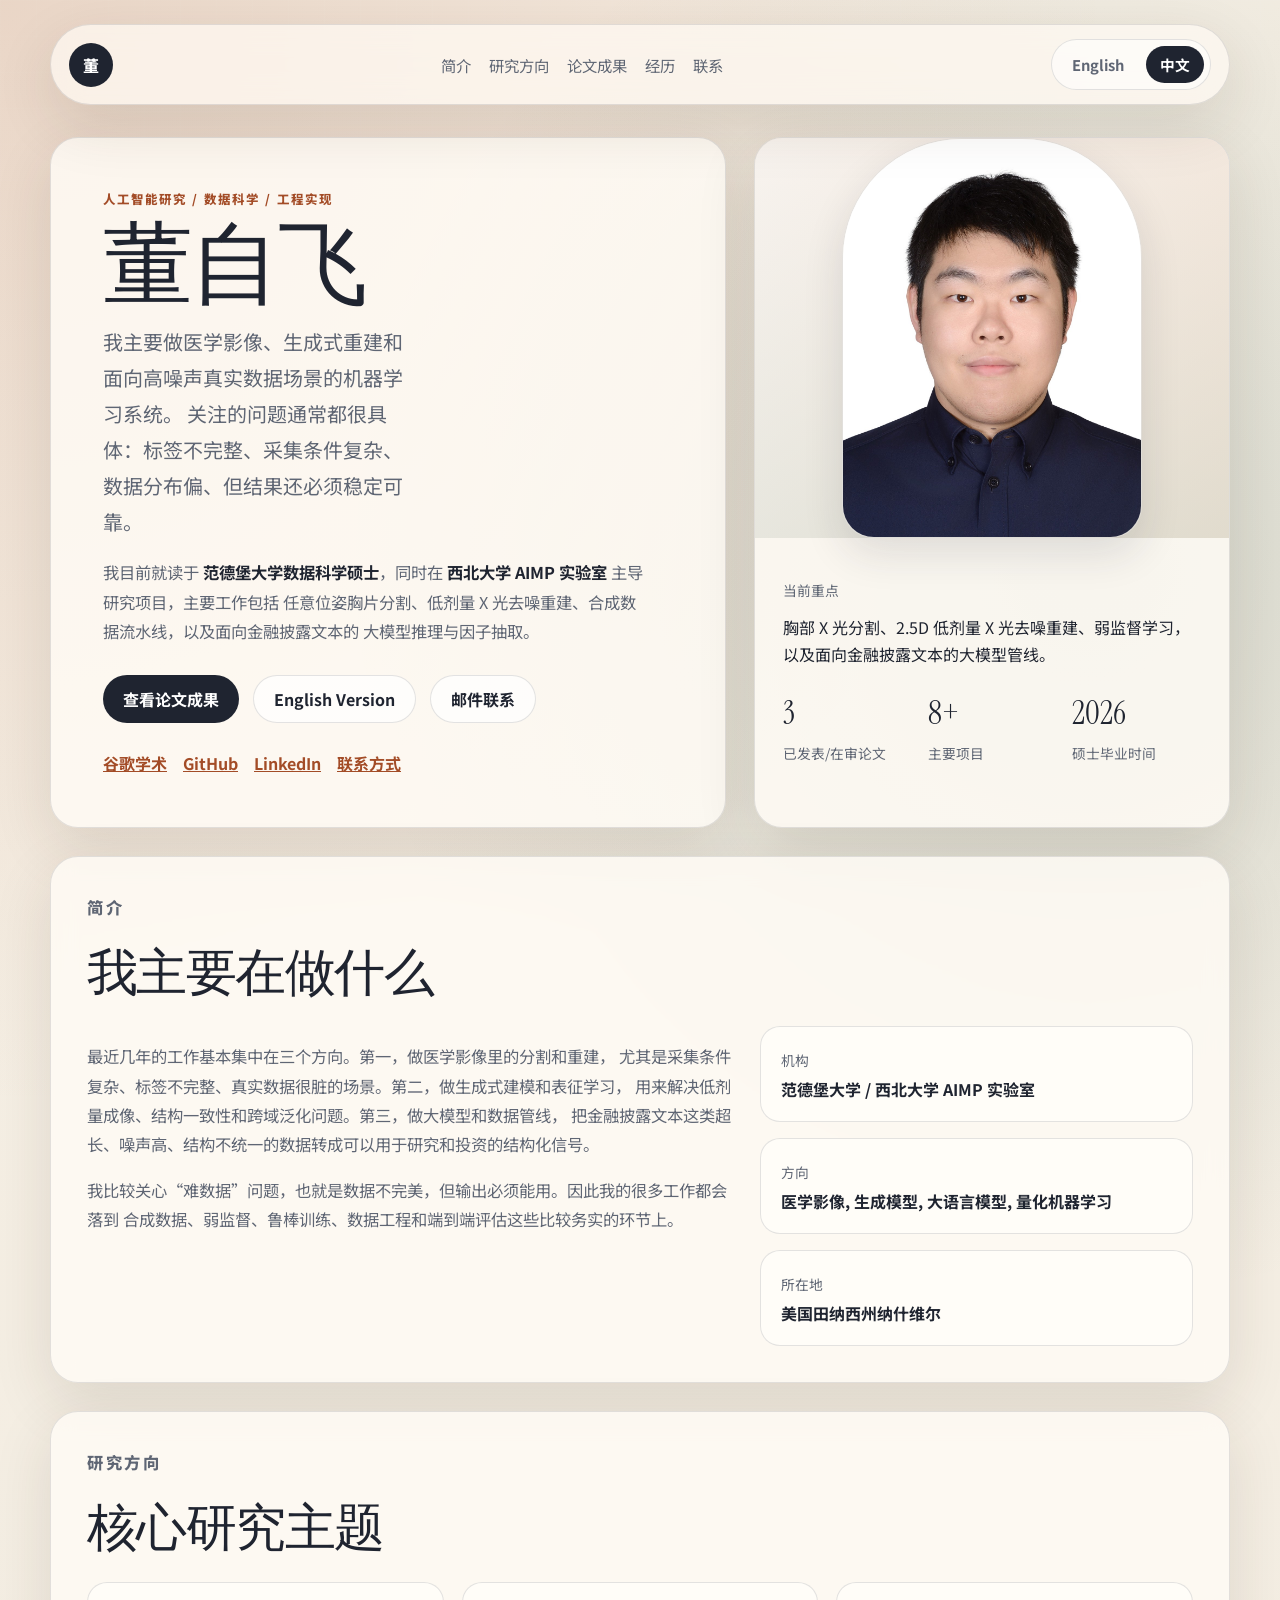
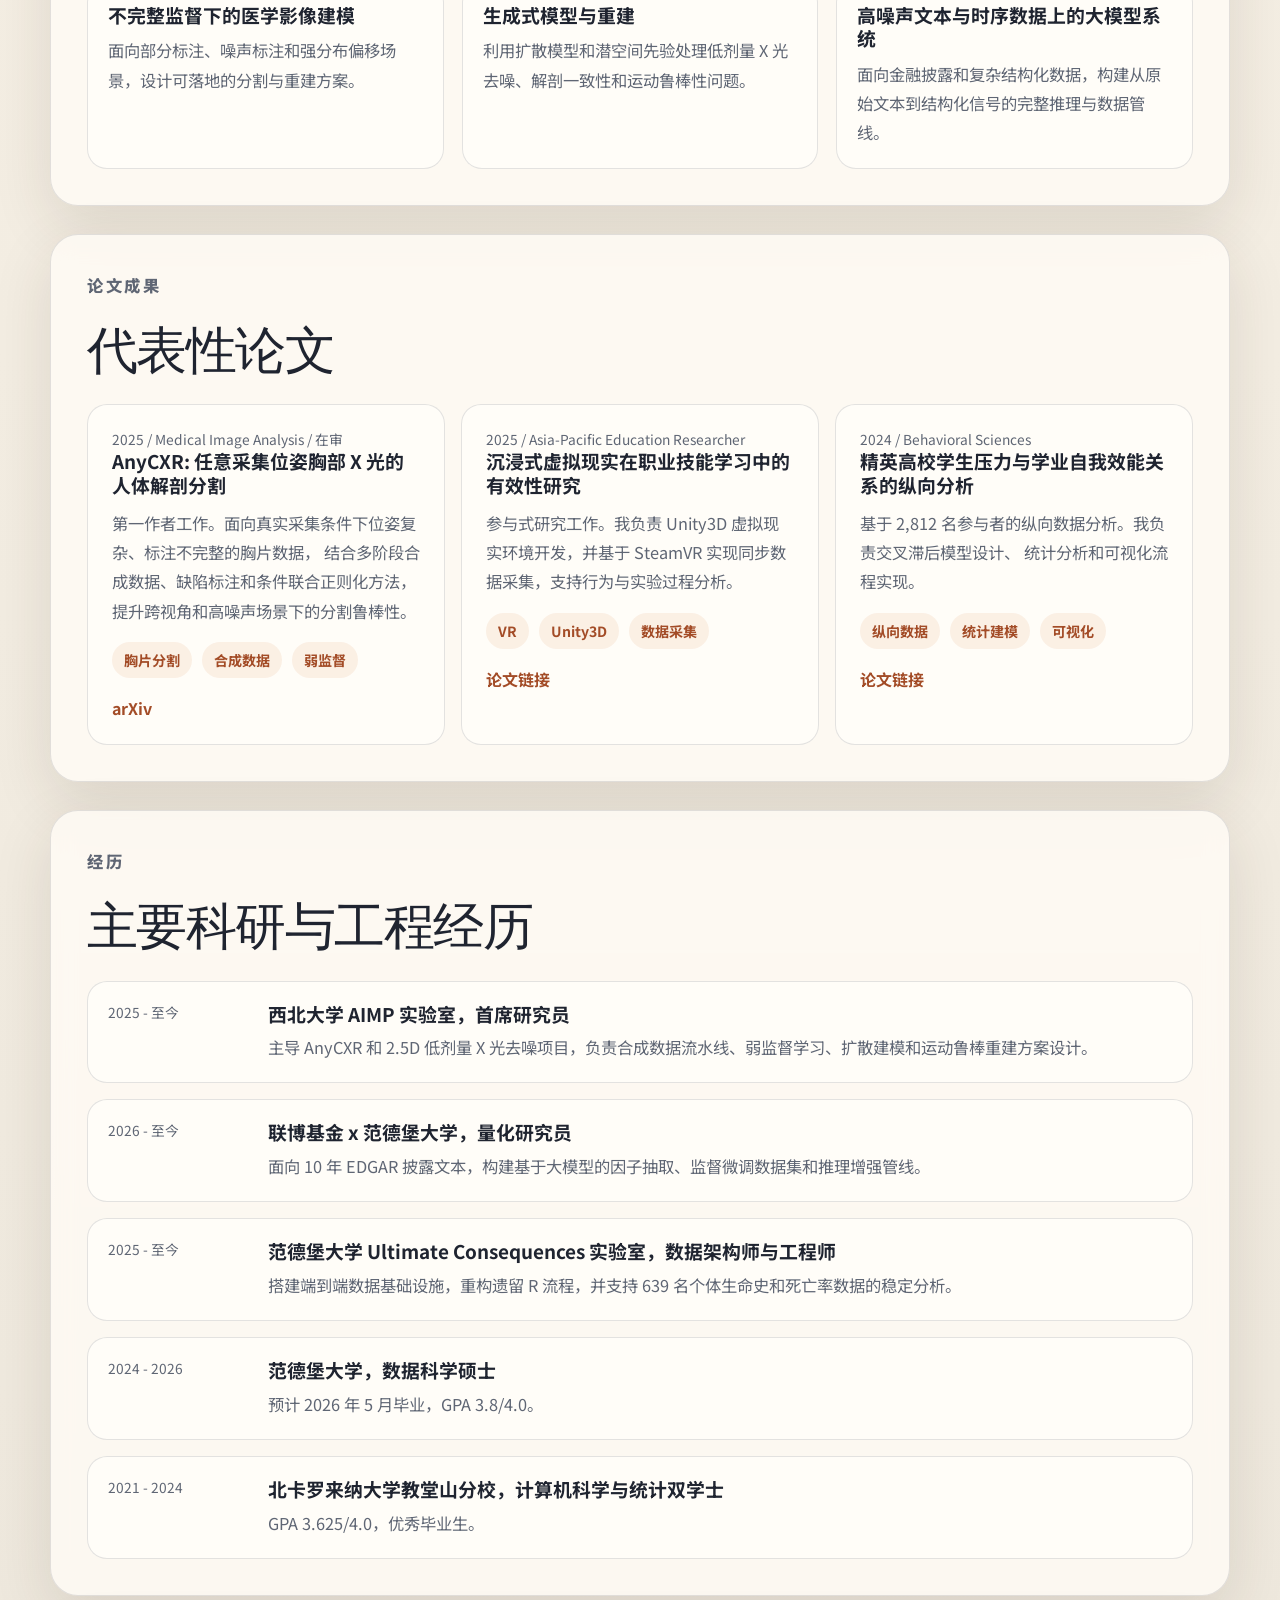
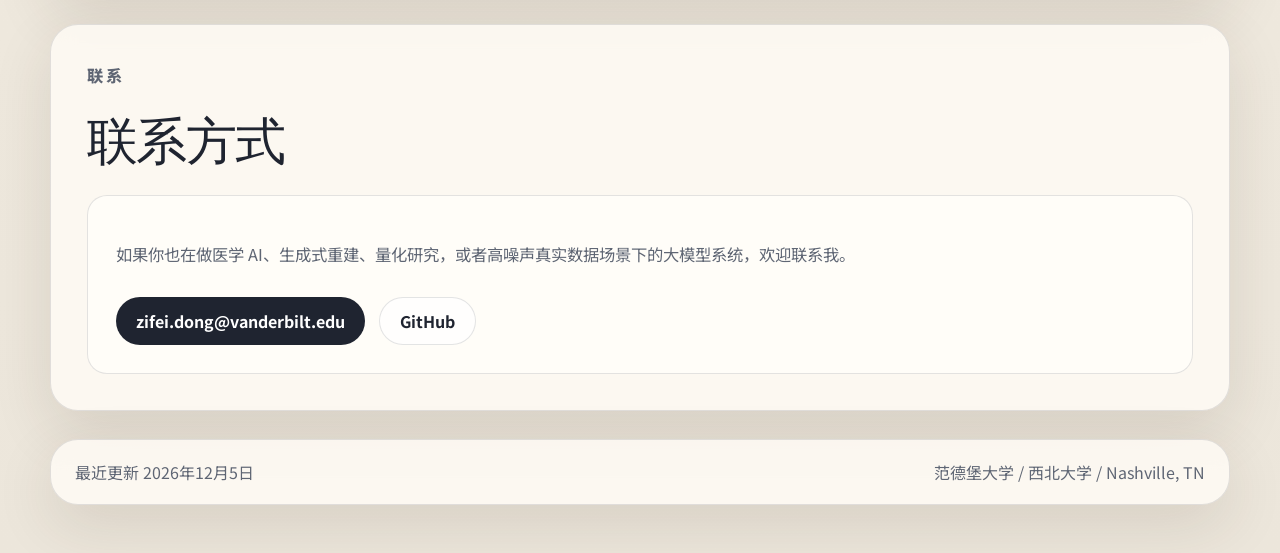
==== zh.html @ 78a02010 "Add bilingual homepage and sharpen content" ====
<!DOCTYPE html>
<html lang="zh-CN">
<head>
  <meta charset="UTF-8">
  <meta name="viewport" content="width=device-width, initial-scale=1.0">
  <title>董自飞 | 人工智能研究</title>
  <meta
    name="description"
    content="董自飞的个人主页，涵盖医学影像、生成式模型、金融文本理解与代表性科研成果。"
  >
  <link rel="preconnect" href="https://fonts.googleapis.com">
  <link rel="preconnect" href="https://fonts.gstatic.com" crossorigin>
  <link href="https://fonts.googleapis.com/css2?family=Instrument+Serif:ital@0;1&family=Manrope:wght@400;500;600;700;800&family=Noto+Sans+SC:wght@400;500;700&display=swap" rel="stylesheet">
  <link rel="stylesheet" href="styles.css">
</head>
<body class="lang-zh">
  <div class="page-shell">
    <header class="site-header">
      <a class="site-mark" href="#top">董</a>
      <nav class="site-nav">
        <a href="#about">简介</a>
        <a href="#research">研究方向</a>
        <a href="#work">论文成果</a>
        <a href="#experience">经历</a>
        <a href="#contact">联系</a>
      </nav>
      <div class="lang-switch" aria-label="语言切换">
        <a class="lang-link" href="index.html">English</a>
        <a class="lang-link is-active" href="zh.html">中文</a>
      </div>
    </header>

    <main id="top">
      <section class="hero">
        <div class="hero-copy">
          <p class="eyebrow">人工智能研究 / 数据科学 / 工程实现</p>
          <h1>董自飞</h1>
          <p class="hero-lead">
            我主要做医学影像、生成式重建和面向高噪声真实数据场景的机器学习系统。
            关注的问题通常都很具体：标签不完整、采集条件复杂、数据分布偏、但结果还必须稳定可靠。
          </p>
          <p class="hero-sublead">
            我目前就读于 <span class="accent">范德堡大学数据科学硕士</span>，同时在
            <span class="accent">西北大学 AIMP 实验室</span> 主导研究项目，主要工作包括
            任意位姿胸片分割、低剂量 X 光去噪重建、合成数据流水线，以及面向金融披露文本的
            大模型推理与因子抽取。
          </p>
          <div class="hero-actions">
            <a class="button button-primary" href="#work">查看论文成果</a>
            <a class="button button-secondary" href="index.html">English Version</a>
            <a class="button button-secondary" href="mailto:zifei.dong@vanderbilt.edu">邮件联系</a>
          </div>
          <ul class="hero-links">
            <li><a href="https://scholar.google.com/citations?user=BW8oVdIAAAAJ" target="_blank" rel="noreferrer">谷歌学术</a></li>
            <li><a href="https://github.com/Agaresd47" target="_blank" rel="noreferrer">GitHub</a></li>
            <li><a href="https://www.linkedin.com/in/bruce-zdong/" target="_blank" rel="noreferrer">LinkedIn</a></li>
            <li><a href="#contact">联系方式</a></li>
          </ul>
        </div>
        <div class="hero-card">
          <div class="portrait-frame">
            <div class="portrait-glow"></div>
            <img class="portrait-image" src="assets/profile.jpg" alt="董自飞照片">
          </div>
          <div class="hero-card-body">
            <p class="meta-label">当前重点</p>
            <p class="meta-value">胸部 X 光分割、2.5D 低剂量 X 光去噪重建、弱监督学习，以及面向金融披露文本的大模型管线。</p>
            <div class="metric-grid">
              <div>
                <span class="metric-number">3</span>
                <span class="metric-label">已发表/在审论文</span>
              </div>
              <div>
                <span class="metric-number">8+</span>
                <span class="metric-label">主要项目</span>
              </div>
              <div>
                <span class="metric-number">2026</span>
                <span class="metric-label">硕士毕业时间</span>
              </div>
            </div>
          </div>
        </div>
      </section>

      <section class="section" id="about">
        <div class="section-heading">
          <p class="eyebrow">简介</p>
          <h2>我主要在做什么</h2>
        </div>
        <div class="two-column">
          <div>
            <p>
              最近几年的工作基本集中在三个方向。第一，做医学影像里的分割和重建，
              尤其是采集条件复杂、标签不完整、真实数据很脏的场景。第二，做生成式建模和表征学习，
              用来解决低剂量成像、结构一致性和跨域泛化问题。第三，做大模型和数据管线，
              把金融披露文本这类超长、噪声高、结构不统一的数据转成可以用于研究和投资的结构化信号。
            </p>
            <p>
              我比较关心“难数据”问题，也就是数据不完美，但输出必须能用。因此我的很多工作都会落到
              合成数据、弱监督、鲁棒训练、数据工程和端到端评估这些比较务实的环节上。
            </p>
          </div>
          <div class="info-stack">
            <div class="info-card">
              <span class="info-label">机构</span>
              <span class="info-value">范德堡大学 / 西北大学 AIMP 实验室</span>
            </div>
            <div class="info-card">
              <span class="info-label">方向</span>
              <span class="info-value">医学影像, 生成模型, 大语言模型, 量化机器学习</span>
            </div>
            <div class="info-card">
              <span class="info-label">所在地</span>
              <span class="info-value">美国田纳西州纳什维尔</span>
            </div>
          </div>
        </div>
      </section>

      <section class="section" id="research">
        <div class="section-heading">
          <p class="eyebrow">研究方向</p>
          <h2>核心研究主题</h2>
        </div>
        <div class="card-grid">
          <article class="feature-card">
            <h3>不完整监督下的医学影像建模</h3>
            <p>面向部分标注、噪声标注和强分布偏移场景，设计可落地的分割与重建方案。</p>
          </article>
          <article class="feature-card">
            <h3>生成式模型与重建</h3>
            <p>利用扩散模型和潜空间先验处理低剂量 X 光去噪、解剖一致性和运动鲁棒性问题。</p>
          </article>
          <article class="feature-card">
            <h3>高噪声文本与时序数据上的大模型系统</h3>
            <p>面向金融披露和复杂结构化数据，构建从原始文本到结构化信号的完整推理与数据管线。</p>
          </article>
        </div>
      </section>

      <section class="section" id="work">
        <div class="section-heading">
          <p class="eyebrow">论文成果</p>
          <h2>代表性论文</h2>
        </div>
        <div class="work-list">
          <article class="work-card">
            <div class="work-meta">2025 / Medical Image Analysis / 在审</div>
            <h3>AnyCXR: 任意采集位姿胸部 X 光的人体解剖分割</h3>
            <p>
              第一作者工作。面向真实采集条件下位姿复杂、标注不完整的胸片数据，
              结合多阶段合成数据、缺陷标注和条件联合正则化方法，提升跨视角和高噪声场景下的分割鲁棒性。
            </p>
            <div class="tag-row">
              <span>胸片分割</span>
              <span>合成数据</span>
              <span>弱监督</span>
            </div>
            <a href="https://arxiv.org/abs/2512.17263" target="_blank" rel="noreferrer">arXiv</a>
          </article>
          <article class="work-card">
            <div class="work-meta">2025 / Asia-Pacific Education Researcher</div>
            <h3>沉浸式虚拟现实在职业技能学习中的有效性研究</h3>
            <p>
              参与式研究工作。我负责 Unity3D 虚拟现实环境开发，并基于 SteamVR
              实现同步数据采集，支持行为与实验过程分析。
            </p>
            <div class="tag-row">
              <span>VR</span>
              <span>Unity3D</span>
              <span>数据采集</span>
            </div>
            <a href="https://link.springer.com/article/10.1007/s40299-024-00831-0" target="_blank" rel="noreferrer">论文链接</a>
          </article>
          <article class="work-card">
            <div class="work-meta">2024 / Behavioral Sciences</div>
            <h3>精英高校学生压力与学业自我效能关系的纵向分析</h3>
            <p>
              基于 2,812 名参与者的纵向数据分析。我负责交叉滞后模型设计、
              统计分析和可视化流程实现。
            </p>
            <div class="tag-row">
              <span>纵向数据</span>
              <span>统计建模</span>
              <span>可视化</span>
            </div>
            <a href="https://www.mdpi.com/2076-328X/14/7/537" target="_blank" rel="noreferrer">论文链接</a>
          </article>
        </div>
      </section>

      <section class="section" id="experience">
        <div class="section-heading">
          <p class="eyebrow">经历</p>
          <h2>主要科研与工程经历</h2>
        </div>
        <div class="timeline">
          <div class="timeline-item">
            <span class="timeline-year">2025 - 至今</span>
            <div>
              <h3>西北大学 AIMP 实验室，首席研究员</h3>
              <p>主导 AnyCXR 和 2.5D 低剂量 X 光去噪项目，负责合成数据流水线、弱监督学习、扩散建模和运动鲁棒重建方案设计。</p>
            </div>
          </div>
          <div class="timeline-item">
            <span class="timeline-year">2026 - 至今</span>
            <div>
              <h3>联博基金 x 范德堡大学，量化研究员</h3>
              <p>面向 10 年 EDGAR 披露文本，构建基于大模型的因子抽取、监督微调数据集和推理增强管线。</p>
            </div>
          </div>
          <div class="timeline-item">
            <span class="timeline-year">2025 - 至今</span>
            <div>
              <h3>范德堡大学 Ultimate Consequences 实验室，数据架构师与工程师</h3>
              <p>搭建端到端数据基础设施，重构遗留 R 流程，并支持 639 名个体生命史和死亡率数据的稳定分析。</p>
            </div>
          </div>
          <div class="timeline-item">
            <span class="timeline-year">2024 - 2026</span>
            <div>
              <h3>范德堡大学，数据科学硕士</h3>
              <p>预计 2026 年 5 月毕业，GPA 3.8/4.0。</p>
            </div>
          </div>
          <div class="timeline-item">
            <span class="timeline-year">2021 - 2024</span>
            <div>
              <h3>北卡罗来纳大学教堂山分校，计算机科学与统计双学士</h3>
              <p>GPA 3.625/4.0，优秀毕业生。</p>
            </div>
          </div>
        </div>
      </section>

      <section class="section contact-section" id="contact">
        <div class="section-heading">
          <p class="eyebrow">联系</p>
          <h2>联系方式</h2>
        </div>
        <div class="contact-panel">
          <p>
            如果你也在做医学 AI、生成式重建、量化研究，或者高噪声真实数据场景下的大模型系统，欢迎联系我。
          </p>
          <div class="contact-actions">
            <a class="button button-primary" href="mailto:zifei.dong@vanderbilt.edu">zifei.dong@vanderbilt.edu</a>
            <a class="button button-secondary" href="https://github.com/Agaresd47" target="_blank" rel="noreferrer">GitHub</a>
          </div>
        </div>
      </section>
    </main>

    <footer class="site-footer">
      <p>最近更新 <span id="last-updated"></span></p>
      <p>范德堡大学 / 西北大学 / Nashville, TN</p>
    </footer>
  </div>

  <script src="script.js"></script>
</body>
</html>
---- styles.css ----
:root {
  --bg: #f5efe3;
  --bg-soft: rgba(255, 255, 255, 0.5);
  --surface: rgba(255, 252, 246, 0.82);
  --surface-strong: #fffdf8;
  --text: #1f2430;
  --muted: #5f6674;
  --line: rgba(31, 36, 48, 0.12);
  --accent: #a34c27;
  --accent-soft: #e7b089;
  --shadow: 0 20px 60px rgba(57, 44, 28, 0.12);
  --radius-lg: 28px;
  --radius-md: 20px;
  --radius-sm: 14px;
}

* {
  box-sizing: border-box;
}

html {
  scroll-behavior: smooth;
}

body {
  margin: 0;
  min-height: 100vh;
  font-family: "Manrope", sans-serif;
  color: var(--text);
  background:
    radial-gradient(circle at top left, rgba(163, 76, 39, 0.16), transparent 28%),
    radial-gradient(circle at 85% 15%, rgba(46, 89, 77, 0.16), transparent 22%),
    linear-gradient(180deg, #f7f0e5 0%, #f3ede2 52%, #ece6db 100%);
}

body.lang-zh {
  font-family: "Noto Sans SC", "Manrope", sans-serif;
}

body::before {
  content: "";
  position: fixed;
  inset: 0;
  pointer-events: none;
  background-image:
    linear-gradient(rgba(255, 255, 255, 0.08) 1px, transparent 1px),
    linear-gradient(90deg, rgba(255, 255, 255, 0.08) 1px, transparent 1px);
  background-size: 36px 36px;
  mask-image: linear-gradient(180deg, rgba(0, 0, 0, 0.4), transparent 80%);
}

.page-shell {
  width: min(1180px, calc(100% - 32px));
  margin: 0 auto;
  padding: 24px 0 48px;
}

.site-header {
  position: sticky;
  top: 16px;
  z-index: 20;
  display: flex;
  align-items: center;
  justify-content: space-between;
  gap: 20px;
  padding: 14px 18px;
  margin-bottom: 32px;
  border: 1px solid var(--line);
  border-radius: 999px;
  background: rgba(255, 250, 243, 0.72);
  backdrop-filter: blur(14px);
  box-shadow: var(--shadow);
}

.site-mark,
.site-nav a,
.button,
.work-card a {
  text-decoration: none;
}

.site-mark {
  display: inline-flex;
  align-items: center;
  justify-content: center;
  width: 44px;
  height: 44px;
  border-radius: 50%;
  background: var(--text);
  color: #fff;
  font-weight: 800;
  letter-spacing: 0.04em;
}

.site-nav {
  display: flex;
  flex-wrap: wrap;
  gap: 18px;
}

.site-nav a {
  color: var(--muted);
  font-size: 0.96rem;
}

.lang-switch {
  display: inline-flex;
  align-items: center;
  gap: 8px;
  padding: 6px;
  border: 1px solid var(--line);
  border-radius: 999px;
  background: rgba(255, 255, 255, 0.56);
}

.lang-link {
  padding: 8px 14px;
  border-radius: 999px;
  color: var(--muted);
  font-size: 0.92rem;
  font-weight: 700;
  text-decoration: none;
}

.lang-link.is-active {
  background: var(--text);
  color: #fff;
}

.hero,
.section,
.site-footer {
  opacity: 0;
  transform: translateY(24px);
  animation: rise 0.8s ease forwards;
}

.hero {
  display: grid;
  grid-template-columns: 1.35fr 0.95fr;
  gap: 28px;
  align-items: stretch;
}

.hero-copy,
.hero-card,
.section,
.site-footer {
  border: 1px solid var(--line);
  border-radius: var(--radius-lg);
  background: var(--surface);
  box-shadow: var(--shadow);
  backdrop-filter: blur(12px);
}

.hero-copy {
  padding: 52px;
}

.eyebrow {
  margin: 0 0 16px;
  color: var(--accent);
  font-size: 0.78rem;
  font-weight: 800;
  letter-spacing: 0.16em;
  text-transform: uppercase;
}

h1,
h2,
h3 {
  margin: 0;
}

h1,
h2 {
  font-family: "Instrument Serif", serif;
  font-weight: 400;
  letter-spacing: -0.03em;
}

h1 {
  font-size: clamp(3.5rem, 7vw, 6.2rem);
  line-height: 0.92;
}

h2 {
  font-size: clamp(2rem, 4vw, 3.4rem);
  line-height: 0.98;
}

h3 {
  font-size: 1.18rem;
  line-height: 1.25;
}

.hero-lead,
.hero-sublead,
.section p,
.work-card p,
.contact-panel p,
.timeline-item p {
  color: var(--muted);
  line-height: 1.8;
  font-size: 1.02rem;
}

.hero-lead {
  max-width: 28ch;
  margin: 18px 0 0;
  font-size: 1.25rem;
}

.hero-sublead {
  max-width: 60ch;
  margin: 18px 0 0;
}

.accent {
  color: var(--text);
  font-weight: 700;
}

.hero-actions,
.contact-actions {
  display: flex;
  flex-wrap: wrap;
  gap: 14px;
  margin-top: 28px;
}

.button {
  display: inline-flex;
  align-items: center;
  justify-content: center;
  min-height: 48px;
  padding: 0 20px;
  border-radius: 999px;
  font-weight: 700;
  transition: transform 0.2s ease, box-shadow 0.2s ease, background 0.2s ease;
}

.button:hover,
.site-nav a:hover,
.work-card a:hover,
.hero-links a:hover {
  transform: translateY(-1px);
}

.button-primary {
  background: var(--text);
  color: #fff;
}

.button-secondary {
  background: rgba(255, 255, 255, 0.64);
  color: var(--text);
  border: 1px solid var(--line);
}

.hero-links {
  display: flex;
  flex-wrap: wrap;
  gap: 16px;
  margin: 28px 0 0;
  padding: 0;
  list-style: none;
}

.hero-links a,
.work-card a {
  color: var(--accent);
  font-weight: 700;
}

.hero-card {
  overflow: hidden;
}

.portrait-frame {
  position: relative;
  min-height: 320px;
  display: grid;
  place-items: center;
  background:
    linear-gradient(145deg, rgba(255, 255, 255, 0.7), rgba(242, 222, 203, 0.6)),
    linear-gradient(180deg, #e8d8c9, #c7d7d1);
}

.portrait-image {
  position: relative;
  width: min(78%, 300px);
  aspect-ratio: 3 / 4;
  object-fit: cover;
  object-position: center 20%;
  border-radius: 120px 120px 32px 32px;
  border: 1px solid rgba(31, 36, 48, 0.1);
  background: rgba(255, 253, 248, 0.62);
  box-shadow: 0 16px 40px rgba(31, 36, 48, 0.12);
}

.portrait-glow {
  position: absolute;
  inset: auto auto 28px 50%;
  width: 220px;
  height: 220px;
  border-radius: 50%;
  background: radial-gradient(circle, rgba(163, 76, 39, 0.32), transparent 68%);
  transform: translateX(-50%);
  filter: blur(12px);
}

.hero-card-body {
  padding: 28px;
}

.meta-label,
.work-meta,
.timeline-year,
.info-label,
.metric-label {
  color: var(--muted);
  font-size: 0.86rem;
}

.meta-value {
  margin: 8px 0 24px;
  font-size: 1rem;
  line-height: 1.7;
}

.metric-grid {
  display: grid;
  grid-template-columns: repeat(3, 1fr);
  gap: 16px;
}

.metric-number {
  display: block;
  margin-bottom: 6px;
  font-family: "Instrument Serif", serif;
  font-size: 2rem;
}

.section {
  margin-top: 28px;
  padding: 36px;
  animation-delay: 0.1s;
}

.section-heading {
  display: grid;
  gap: 10px;
  margin-bottom: 28px;
}

.two-column {
  display: grid;
  grid-template-columns: 1.2fr 0.8fr;
  gap: 24px;
}

.info-stack,
.work-list,
.timeline {
  display: grid;
  gap: 16px;
}

.info-card,
.feature-card,
.work-card,
.timeline-item,
.contact-panel {
  border: 1px solid var(--line);
  border-radius: var(--radius-md);
  background: var(--surface-strong);
}

.info-card,
.feature-card,
.timeline-item {
  padding: 20px;
}

.info-value {
  display: block;
  margin-top: 6px;
  font-weight: 700;
}

.card-grid {
  display: grid;
  grid-template-columns: repeat(3, 1fr);
  gap: 18px;
}

.feature-card p {
  margin: 10px 0 0;
}

.work-list {
  grid-template-columns: repeat(3, minmax(0, 1fr));
}

.work-card {
  padding: 24px;
}

.work-card p {
  margin: 12px 0 16px;
}

.tag-row {
  display: flex;
  flex-wrap: wrap;
  gap: 10px;
  margin-bottom: 18px;
}

.tag-row span {
  padding: 8px 12px;
  border-radius: 999px;
  background: rgba(231, 176, 137, 0.18);
  color: var(--accent);
  font-size: 0.88rem;
  font-weight: 700;
}

.timeline-item {
  display: grid;
  grid-template-columns: 140px 1fr;
  gap: 20px;
}

.timeline-item p {
  margin: 8px 0 0;
}

.contact-panel {
  padding: 28px;
}

.site-footer {
  display: flex;
  justify-content: space-between;
  gap: 20px;
  margin-top: 28px;
  padding: 20px 24px;
  animation-delay: 0.2s;
}

.site-footer p {
  margin: 0;
  color: var(--muted);
}

@keyframes rise {
  to {
    opacity: 1;
    transform: translateY(0);
  }
}

@media (max-width: 960px) {
  .hero,
  .two-column,
  .card-grid,
  .work-list {
    grid-template-columns: 1fr;
  }

  .hero-copy {
    padding: 32px;
  }

  .portrait-image {
    width: min(64%, 280px);
  }
}

@media (max-width: 720px) {
  .page-shell {
    width: min(100% - 20px, 1180px);
    padding-top: 12px;
  }

  .site-header,
  .site-footer,
  .timeline-item {
    grid-template-columns: 1fr;
  }

  .site-header,
  .site-footer {
    border-radius: 24px;
  }

  .site-header {
    position: static;
    align-items: flex-start;
  }

  .lang-switch {
    margin-top: 6px;
  }

  .hero-copy,
  .section,
  .contact-panel,
  .work-card,
  .hero-card-body {
    padding: 22px;
  }

  .metric-grid,
  .timeline-item {
    grid-template-columns: 1fr;
  }

  .portrait-image {
    width: min(72%, 260px);
  }

  .site-footer {
    flex-direction: column;
  }
}
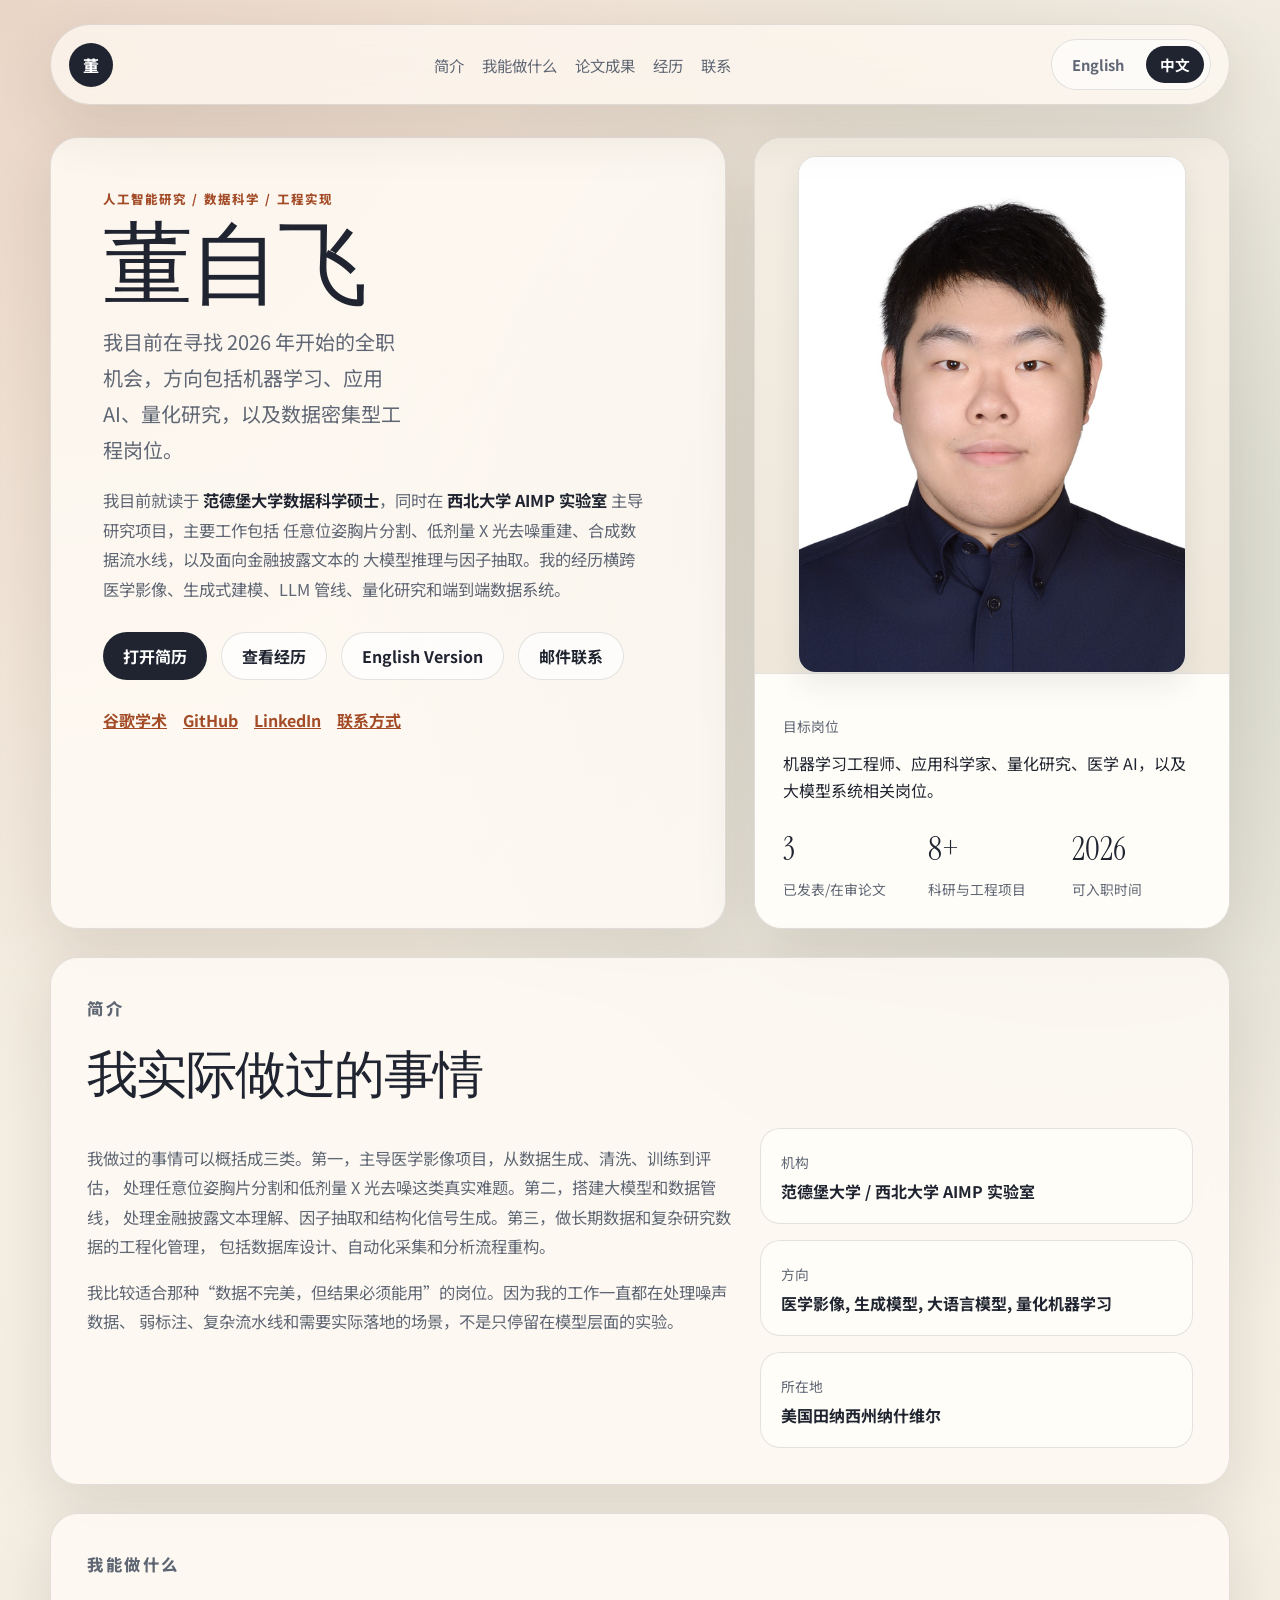
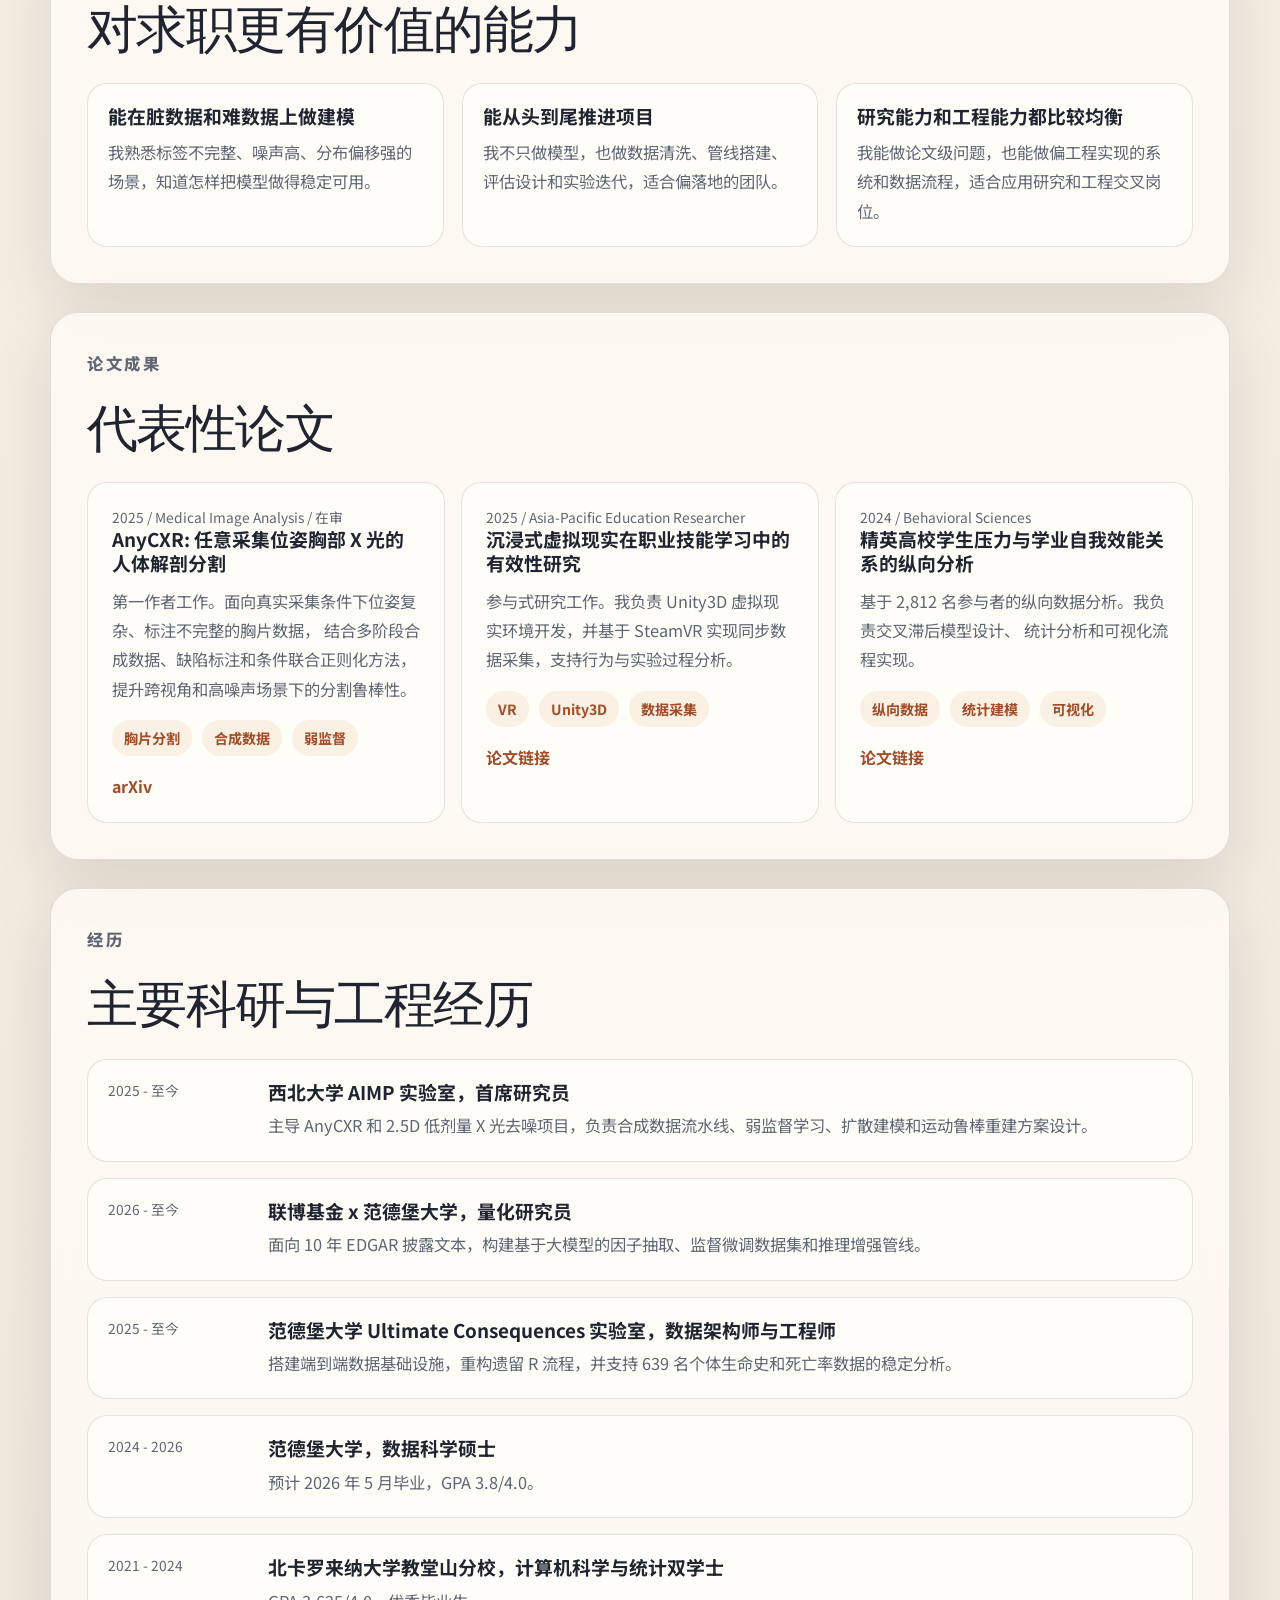
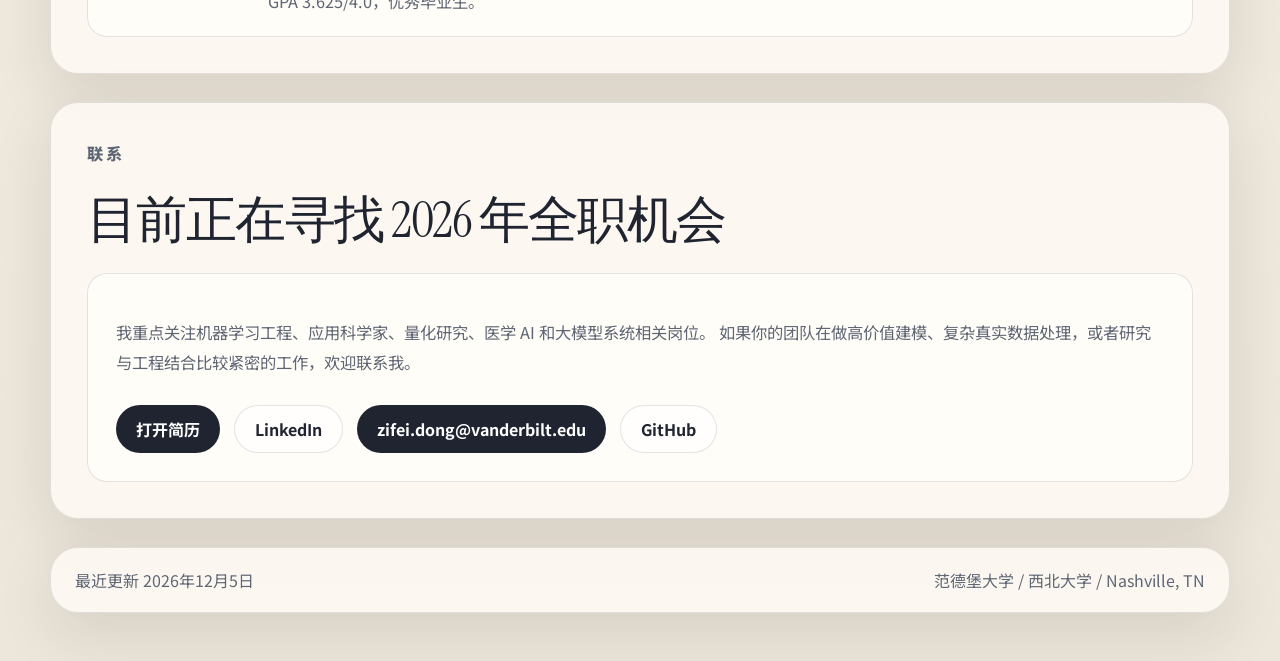
==== commit 6011eb42: "Reframe site for job search" ====
--- a/zh.html
+++ b/zh.html
@@ -19,7 +19,7 @@
       <a class="site-mark" href="#top">董</a>
       <nav class="site-nav">
         <a href="#about">简介</a>
-        <a href="#research">研究方向</a>
+        <a href="#research">我能做什么</a>
         <a href="#work">论文成果</a>
         <a href="#experience">经历</a>
         <a href="#contact">联系</a>
@@ -36,17 +36,17 @@
           <p class="eyebrow">人工智能研究 / 数据科学 / 工程实现</p>
           <h1>董自飞</h1>
           <p class="hero-lead">
-            我主要做医学影像、生成式重建和面向高噪声真实数据场景的机器学习系统。
-            关注的问题通常都很具体：标签不完整、采集条件复杂、数据分布偏、但结果还必须稳定可靠。
+            我目前在寻找 2026 年开始的全职机会，方向包括机器学习、应用 AI、量化研究，以及数据密集型工程岗位。
           </p>
           <p class="hero-sublead">
             我目前就读于 <span class="accent">范德堡大学数据科学硕士</span>，同时在
             <span class="accent">西北大学 AIMP 实验室</span> 主导研究项目，主要工作包括
             任意位姿胸片分割、低剂量 X 光去噪重建、合成数据流水线，以及面向金融披露文本的
-            大模型推理与因子抽取。
+            大模型推理与因子抽取。我的经历横跨医学影像、生成式建模、LLM 管线、量化研究和端到端数据系统。
           </p>
           <div class="hero-actions">
-            <a class="button button-primary" href="#work">查看论文成果</a>
+            <a class="button button-primary" href="docs/董自飞简历.pdf" target="_blank" rel="noreferrer">打开简历</a>
+            <a class="button button-secondary" href="#experience">查看经历</a>
             <a class="button button-secondary" href="index.html">English Version</a>
             <a class="button button-secondary" href="mailto:zifei.dong@vanderbilt.edu">邮件联系</a>
           </div>
@@ -63,8 +63,8 @@
             <img class="portrait-image" src="assets/profile.jpg" alt="董自飞照片">
           </div>
           <div class="hero-card-body">
-            <p class="meta-label">当前重点</p>
-            <p class="meta-value">胸部 X 光分割、2.5D 低剂量 X 光去噪重建、弱监督学习，以及面向金融披露文本的大模型管线。</p>
+            <p class="meta-label">目标岗位</p>
+            <p class="meta-value">机器学习工程师、应用科学家、量化研究、医学 AI，以及大模型系统相关岗位。</p>
             <div class="metric-grid">
               <div>
                 <span class="metric-number">3</span>
@@ -72,11 +72,11 @@
               </div>
               <div>
                 <span class="metric-number">8+</span>
-                <span class="metric-label">主要项目</span>
+                <span class="metric-label">科研与工程项目</span>
               </div>
               <div>
                 <span class="metric-number">2026</span>
-                <span class="metric-label">硕士毕业时间</span>
+                <span class="metric-label">可入职时间</span>
               </div>
             </div>
           </div>
@@ -86,19 +86,19 @@
       <section class="section" id="about">
         <div class="section-heading">
           <p class="eyebrow">简介</p>
-          <h2>我主要在做什么</h2>
+          <h2>我实际做过的事情</h2>
         </div>
         <div class="two-column">
           <div>
             <p>
-              最近几年的工作基本集中在三个方向。第一，做医学影像里的分割和重建，
-              尤其是采集条件复杂、标签不完整、真实数据很脏的场景。第二，做生成式建模和表征学习，
-              用来解决低剂量成像、结构一致性和跨域泛化问题。第三，做大模型和数据管线，
-              把金融披露文本这类超长、噪声高、结构不统一的数据转成可以用于研究和投资的结构化信号。
-            </p>
-            <p>
-              我比较关心“难数据”问题，也就是数据不完美，但输出必须能用。因此我的很多工作都会落到
-              合成数据、弱监督、鲁棒训练、数据工程和端到端评估这些比较务实的环节上。
+              我做过的事情可以概括成三类。第一，主导医学影像项目，从数据生成、清洗、训练到评估，
+              处理任意位姿胸片分割和低剂量 X 光去噪这类真实难题。第二，搭建大模型和数据管线，
+              处理金融披露文本理解、因子抽取和结构化信号生成。第三，做长期数据和复杂研究数据的工程化管理，
+              包括数据库设计、自动化采集和分析流程重构。
+            </p>
+            <p>
+              我比较适合那种“数据不完美，但结果必须能用”的岗位。因为我的工作一直都在处理噪声数据、
+              弱标注、复杂流水线和需要实际落地的场景，不是只停留在模型层面的实验。
             </p>
           </div>
           <div class="info-stack">
@@ -120,21 +120,21 @@
 
       <section class="section" id="research">
         <div class="section-heading">
-          <p class="eyebrow">研究方向</p>
-          <h2>核心研究主题</h2>
+          <p class="eyebrow">我能做什么</p>
+          <h2>对求职更有价值的能力</h2>
         </div>
         <div class="card-grid">
           <article class="feature-card">
-            <h3>不完整监督下的医学影像建模</h3>
-            <p>面向部分标注、噪声标注和强分布偏移场景，设计可落地的分割与重建方案。</p>
+            <h3>能在脏数据和难数据上做建模</h3>
+            <p>我熟悉标签不完整、噪声高、分布偏移强的场景，知道怎样把模型做得稳定可用。</p>
           </article>
           <article class="feature-card">
-            <h3>生成式模型与重建</h3>
-            <p>利用扩散模型和潜空间先验处理低剂量 X 光去噪、解剖一致性和运动鲁棒性问题。</p>
+            <h3>能从头到尾推进项目</h3>
+            <p>我不只做模型，也做数据清洗、管线搭建、评估设计和实验迭代，适合偏落地的团队。</p>
           </article>
           <article class="feature-card">
-            <h3>高噪声文本与时序数据上的大模型系统</h3>
-            <p>面向金融披露和复杂结构化数据，构建从原始文本到结构化信号的完整推理与数据管线。</p>
+            <h3>研究能力和工程能力都比较均衡</h3>
+            <p>我能做论文级问题，也能做偏工程实现的系统和数据流程，适合应用研究和工程交叉岗位。</p>
           </article>
         </div>
       </section>
@@ -237,13 +237,16 @@
       <section class="section contact-section" id="contact">
         <div class="section-heading">
           <p class="eyebrow">联系</p>
-          <h2>联系方式</h2>
+          <h2>目前正在寻找 2026 年全职机会</h2>
         </div>
         <div class="contact-panel">
           <p>
-            如果你也在做医学 AI、生成式重建、量化研究，或者高噪声真实数据场景下的大模型系统，欢迎联系我。
+            我重点关注机器学习工程、应用科学家、量化研究、医学 AI 和大模型系统相关岗位。
+            如果你的团队在做高价值建模、复杂真实数据处理，或者研究与工程结合比较紧密的工作，欢迎联系我。
           </p>
           <div class="contact-actions">
+            <a class="button button-primary" href="docs/董自飞简历.pdf" target="_blank" rel="noreferrer">打开简历</a>
+            <a class="button button-secondary" href="https://www.linkedin.com/in/bruce-zdong/" target="_blank" rel="noreferrer">LinkedIn</a>
             <a class="button button-primary" href="mailto:zifei.dong@vanderbilt.edu">zifei.dong@vanderbilt.edu</a>
             <a class="button button-secondary" href="https://github.com/Agaresd47" target="_blank" rel="noreferrer">GitHub</a>
           </div>
--- a/styles.css
+++ b/styles.css
@@ -275,43 +275,40 @@
 
 .hero-card {
   overflow: hidden;
+  display: grid;
+  grid-template-rows: auto 1fr;
 }
 
 .portrait-frame {
   position: relative;
-  min-height: 320px;
+  min-height: 420px;
   display: grid;
   place-items: center;
-  background:
-    linear-gradient(145deg, rgba(255, 255, 255, 0.7), rgba(242, 222, 203, 0.6)),
-    linear-gradient(180deg, #e8d8c9, #c7d7d1);
+  padding: 18px 18px 0;
+  background: linear-gradient(180deg, #f3ede3 0%, #efe7da 100%);
 }
 
 .portrait-image {
   position: relative;
-  width: min(78%, 300px);
+  width: 100%;
+  max-width: 388px;
   aspect-ratio: 3 / 4;
   object-fit: cover;
-  object-position: center 20%;
-  border-radius: 120px 120px 32px 32px;
+  object-position: center 16%;
+  border-radius: 18px;
   border: 1px solid rgba(31, 36, 48, 0.1);
   background: rgba(255, 253, 248, 0.62);
-  box-shadow: 0 16px 40px rgba(31, 36, 48, 0.12);
+  box-shadow: 0 12px 28px rgba(31, 36, 48, 0.08);
 }
 
 .portrait-glow {
-  position: absolute;
-  inset: auto auto 28px 50%;
-  width: 220px;
-  height: 220px;
-  border-radius: 50%;
-  background: radial-gradient(circle, rgba(163, 76, 39, 0.32), transparent 68%);
-  transform: translateX(-50%);
-  filter: blur(12px);
+  display: none;
 }
 
 .hero-card-body {
   padding: 28px;
+  border-top: 1px solid var(--line);
+  background: rgba(255, 253, 248, 0.9);
 }
 
 .meta-label,
@@ -475,7 +472,7 @@
   }
 
   .portrait-image {
-    width: min(64%, 280px);
+    max-width: 420px;
   }
 }
 
@@ -519,7 +516,7 @@
   }
 
   .portrait-image {
-    width: min(72%, 260px);
+    max-width: 100%;
   }
 
   .site-footer {
